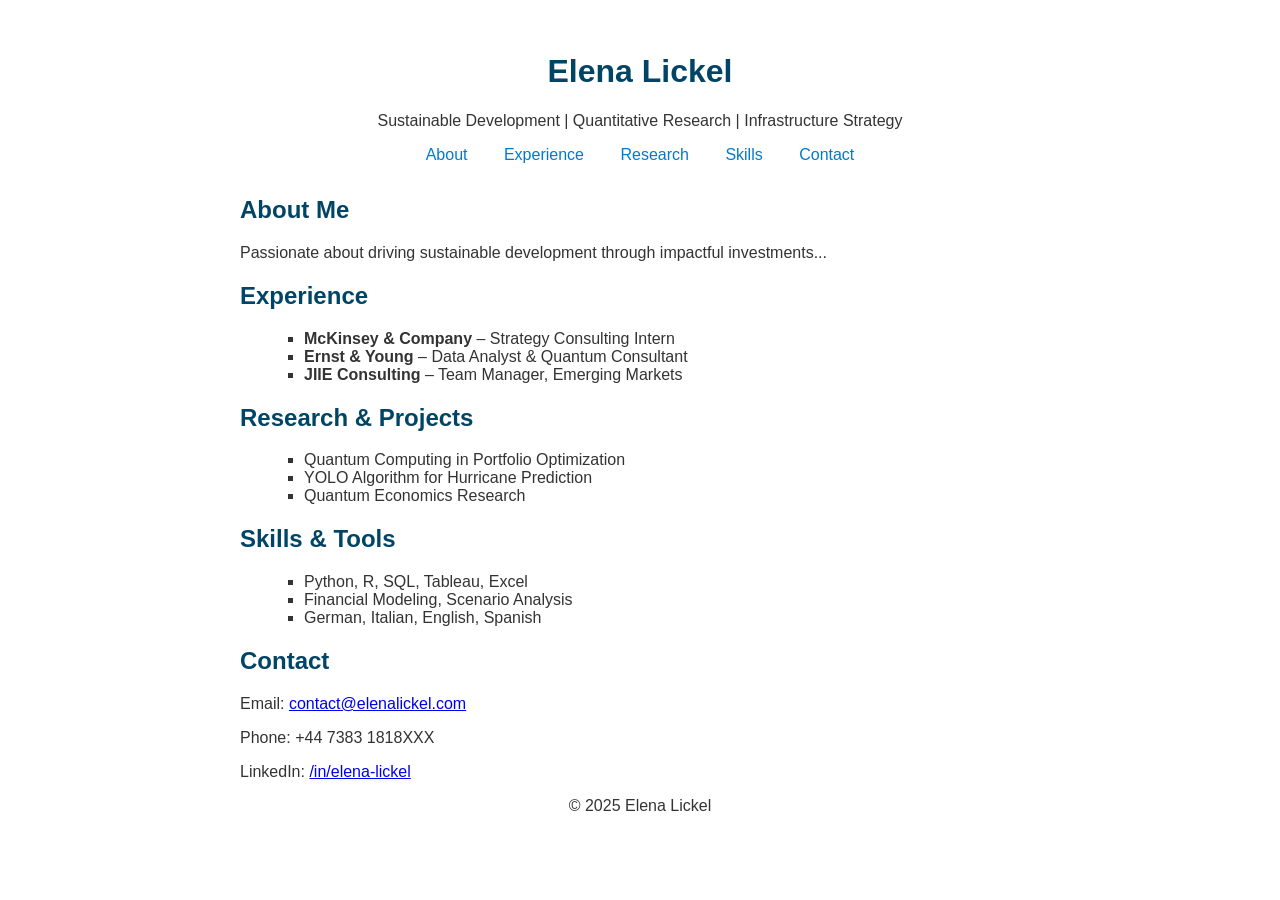
==== index.html @ ca65af65 "Update email and phone number2" ====
<!DOCTYPE html>
<html lang="en">
<head>
  <meta charset="UTF-8" />
  <meta name="viewport" content="width=device-width, initial-scale=1.0"/>
  <meta name="description" content="Elena Lickel – Sustainable Development & Quantitative Research Expert">
  <title>Elena Lickel</title>
  <link rel="stylesheet" href="style.css" />
</head>
<body>
  <header>
    <h1>Elena Lickel</h1>
    <p>Sustainable Development | Quantitative Research | Infrastructure Strategy</p>
    <nav>
      <a href="#about">About</a>
      <a href="#experience">Experience</a>
      <a href="#projects">Research</a>
      <a href="#skills">Skills</a>
      <a href="#contact">Contact</a>
    </nav>
  </header>

  <section id="about">
    <h2>About Me</h2>
    <p>
      Passionate about driving sustainable development through impactful investments...
    </p>
  </section>

  <section id="experience">
    <h2>Experience</h2>
    <ul>
      <li><strong>McKinsey & Company</strong> – Strategy Consulting Intern</li>
      <li><strong>Ernst & Young</strong> – Data Analyst & Quantum Consultant</li>
      <li><strong>JIIE Consulting</strong> – Team Manager, Emerging Markets</li>
    </ul>
  </section>

  <section id="projects">
    <h2>Research & Projects</h2>
    <ul>
      <li>Quantum Computing in Portfolio Optimization</li>
      <li>YOLO Algorithm for Hurricane Prediction</li>
      <li>Quantum Economics Research</li>
    </ul>
  </section>

  <section id="skills">
    <h2>Skills & Tools</h2>
    <ul>
      <li>Python, R, SQL, Tableau, Excel</li>
      <li>Financial Modeling, Scenario Analysis</li>
      <li>German, Italian, English, Spanish</li>
    </ul>
  </section>

  <section id="contact">
    <h2>Contact</h2>
    <p>Email: <a href="mailto:contact@elenalickel.com">contact@elenalickel.com</a></p>
    <p>Phone: +44 7383 1818XXX</p>
    <p>LinkedIn: <a href="https://linkedin.com/in/elena-lickel" target="_blank">/in/elena-lickel</a></p>
  </section>

  <footer>
    <p>© 2025 Elena Lickel</p>
  </footer>
</body>
</html>
---- style.css ----
body {
    font-family: 'Helvetica Neue', sans-serif;
    max-width: 800px;
    margin: auto;
    padding: 2rem;
    background: #fff;
    color: #333;
  }
  
  header, footer {
    text-align: center;
    margin-bottom: 2rem;
  }
  
  nav a {
    margin: 0 1rem;
    text-decoration: none;
    color: #007acc;
  }
  
  h1, h2 {
    color: #004466;
  }
  
  ul {
    list-style-type: square;
    margin-left: 1.5rem;
  }
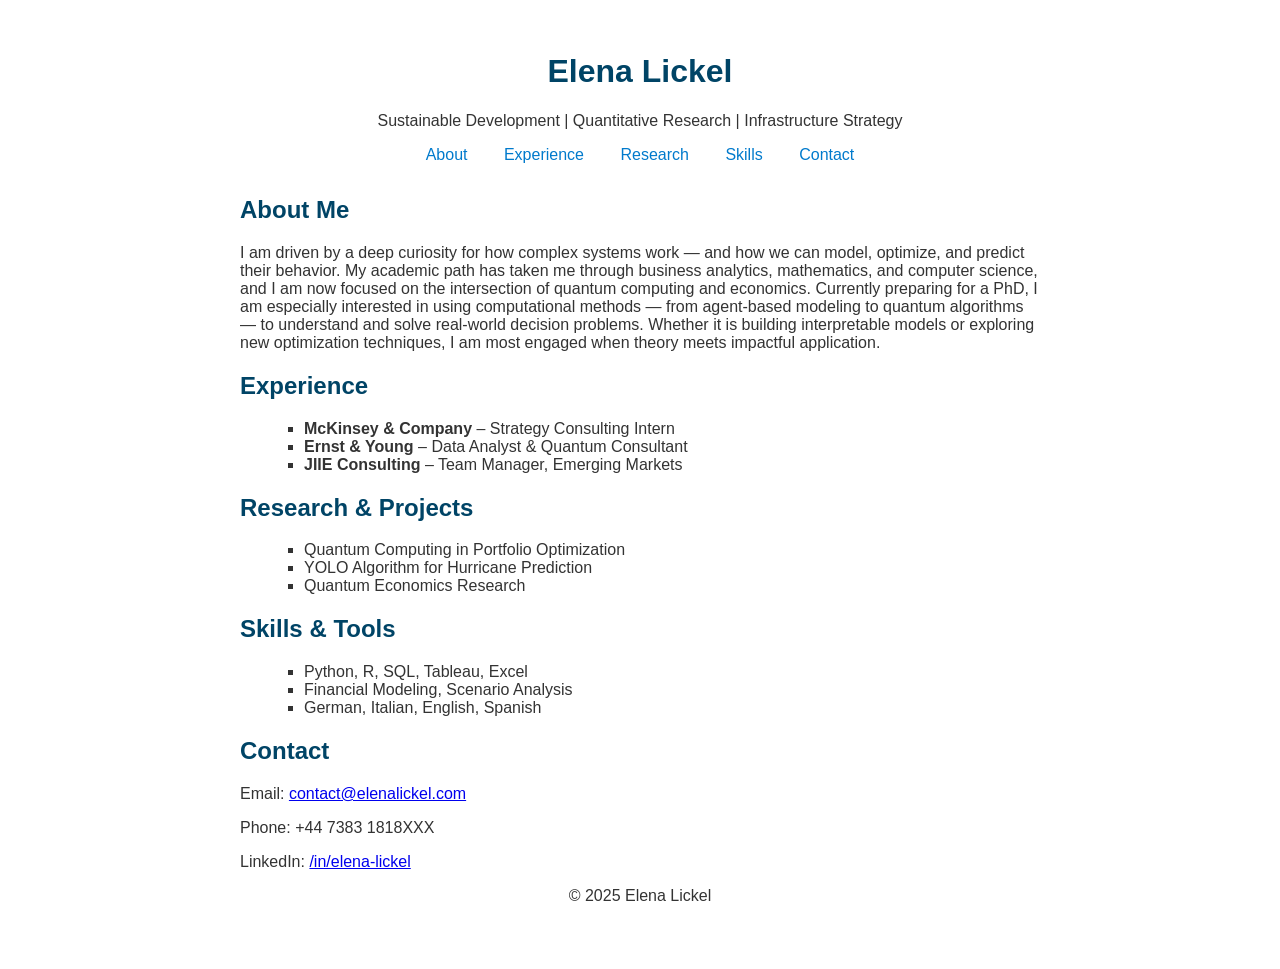
==== commit 487cdb6d: "about me" ====
--- a/index.html
+++ b/index.html
@@ -3,7 +3,7 @@
 <head>
   <meta charset="UTF-8" />
   <meta name="viewport" content="width=device-width, initial-scale=1.0"/>
-  <meta name="description" content="Elena Lickel – Sustainable Development & Quantitative Research Expert">
+  <meta name="description" content="Elena Lickel – Economics & Business Analyst & Consultant">
   <title>Elena Lickel</title>
   <link rel="stylesheet" href="style.css" />
 </head>
@@ -23,7 +23,10 @@
   <section id="about">
     <h2>About Me</h2>
     <p>
-      Passionate about driving sustainable development through impactful investments...
+      I am driven by a deep curiosity for how complex systems work — and how we can model, optimize, and predict their behavior. 
+      My academic path has taken me through business analytics, mathematics, and computer science, and I am now focused on the intersection of quantum computing and economics. 
+      Currently preparing for a PhD, I am especially interested in using computational methods — from agent-based modeling to quantum algorithms — to understand and solve real-world decision problems. 
+      Whether it is building interpretable models or exploring new optimization techniques, I am most engaged when theory meets impactful application.
     </p>
   </section>
 
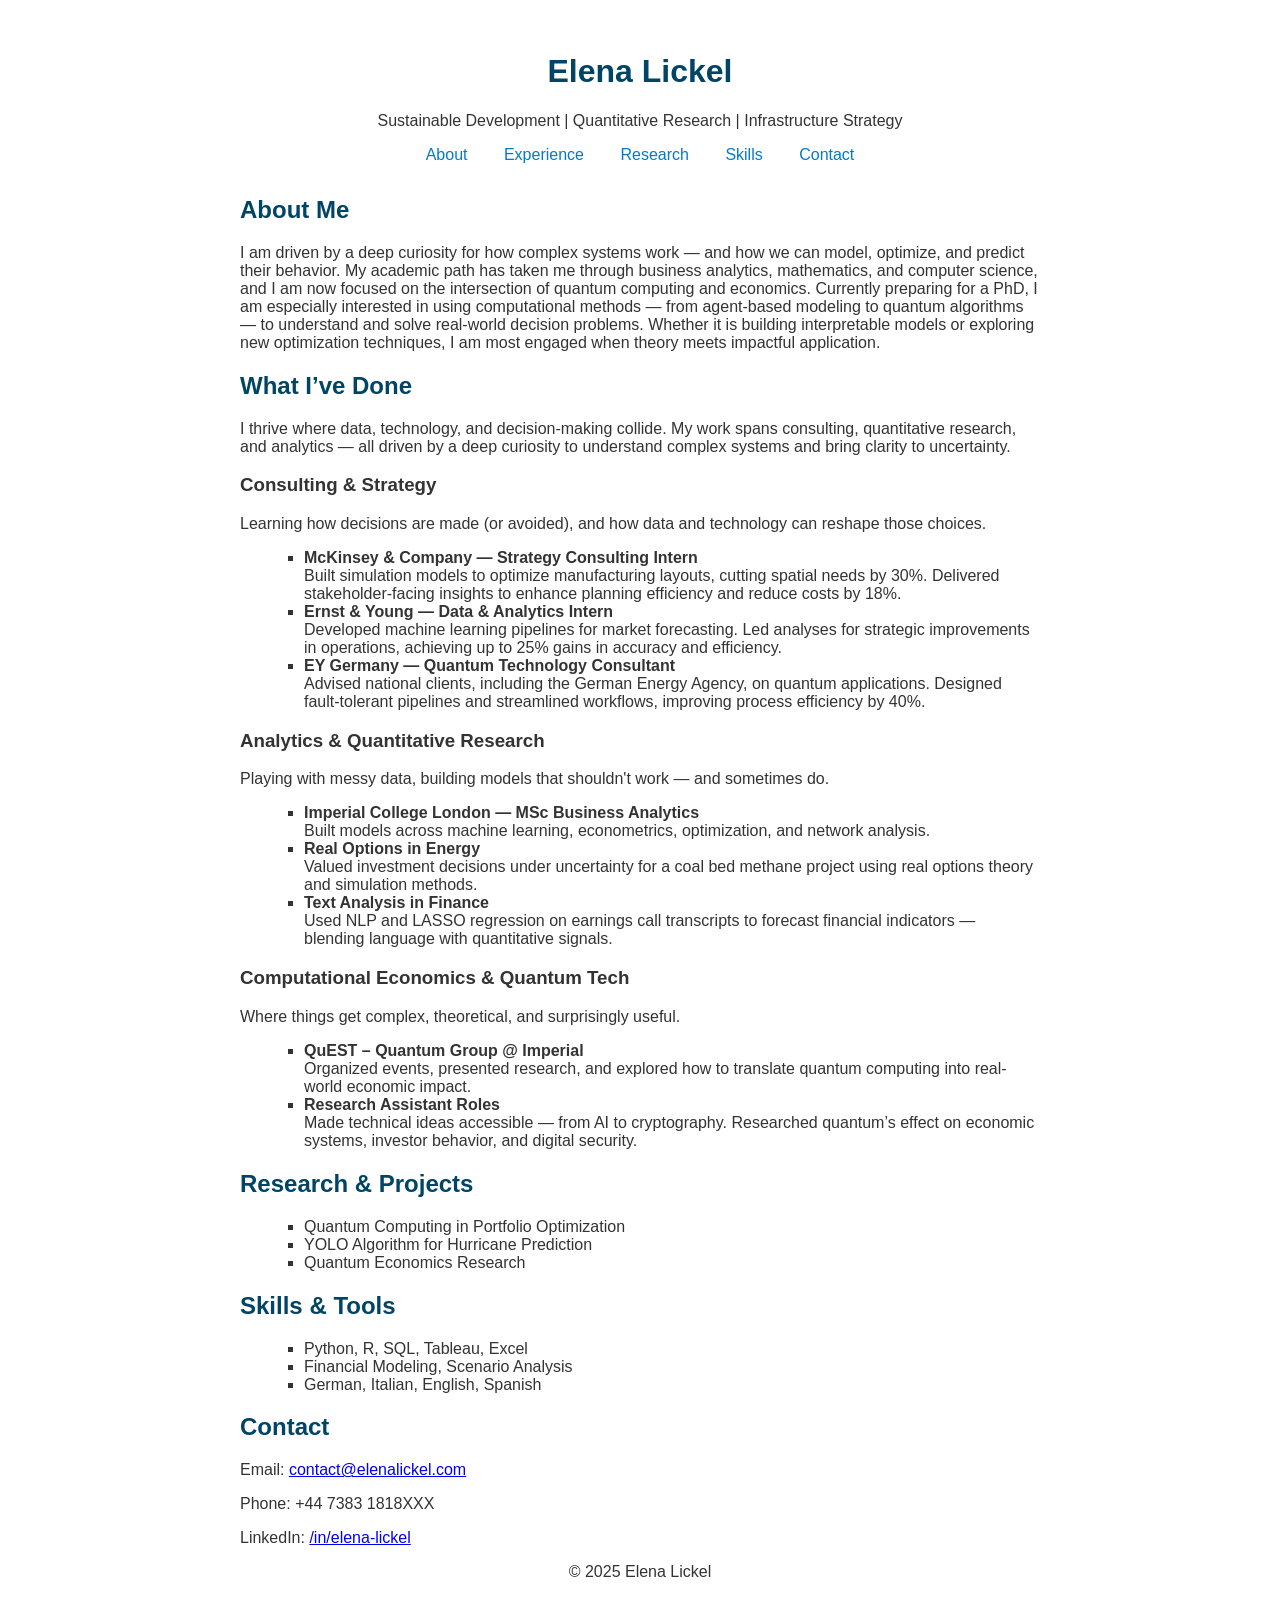
==== commit ad91cc6e: "experience" ====
--- a/index.html
+++ b/index.html
@@ -31,13 +31,51 @@
   </section>
 
   <section id="experience">
-    <h2>Experience</h2>
+    <h2>What I’ve Done</h2>
+  
+    <p>I thrive where data, technology, and decision-making collide. My work spans consulting, quantitative research, and analytics — all driven by a deep curiosity to understand complex systems and bring clarity to uncertainty.</p>
+  
+    <h3>Consulting & Strategy</h3>
+    <p>Learning how decisions are made (or avoided), and how data and technology can reshape those choices.</p>
     <ul>
-      <li><strong>McKinsey & Company</strong> – Strategy Consulting Intern</li>
-      <li><strong>Ernst & Young</strong> – Data Analyst & Quantum Consultant</li>
-      <li><strong>JIIE Consulting</strong> – Team Manager, Emerging Markets</li>
+      <li><strong>McKinsey & Company — Strategy Consulting Intern</strong><br>
+        Built simulation models to optimize manufacturing layouts, cutting spatial needs by 30%. Delivered stakeholder-facing insights to enhance planning efficiency and reduce costs by 18%.
+      </li>
+      <li><strong>Ernst & Young — Data & Analytics Intern</strong><br>
+        Developed machine learning pipelines for market forecasting. Led analyses for strategic improvements in operations, achieving up to 25% gains in accuracy and efficiency.
+      </li>
+      <li><strong>EY Germany — Quantum Technology Consultant</strong><br>
+        Advised national clients, including the German Energy Agency, on quantum applications. Designed fault-tolerant pipelines and streamlined workflows, improving process efficiency by 40%.
+      </li>
     </ul>
+  
+    <h3>Analytics & Quantitative Research</h3>
+    <p>Playing with messy data, building models that shouldn't work — and sometimes do.</p>
+    <ul>
+      <li><strong>Imperial College London — MSc Business Analytics</strong><br>
+        Built models across machine learning, econometrics, optimization, and network analysis.
+      </li>
+      <li><strong>Real Options in Energy</strong><br>
+        Valued investment decisions under uncertainty for a coal bed methane project using real options theory and simulation methods.
+      </li>
+      <li><strong>Text Analysis in Finance</strong><br>
+        Used NLP and LASSO regression on earnings call transcripts to forecast financial indicators — blending language with quantitative signals.
+      </li>
+    </ul>
+  
+    <h3>Computational Economics & Quantum Tech</h3>
+    <p>Where things get complex, theoretical, and surprisingly useful.</p>
+    <ul>
+      <li><strong>QuEST – Quantum Group @ Imperial</strong><br>
+        Organized events, presented research, and explored how to translate quantum computing into real-world economic impact.
+      </li>
+      <li><strong>Research Assistant Roles</strong><br>
+        Made technical ideas accessible — from AI to cryptography. Researched quantum’s effect on economic systems, investor behavior, and digital security.
+      </li>
+    </ul>
+  
   </section>
+  
 
   <section id="projects">
     <h2>Research & Projects</h2>
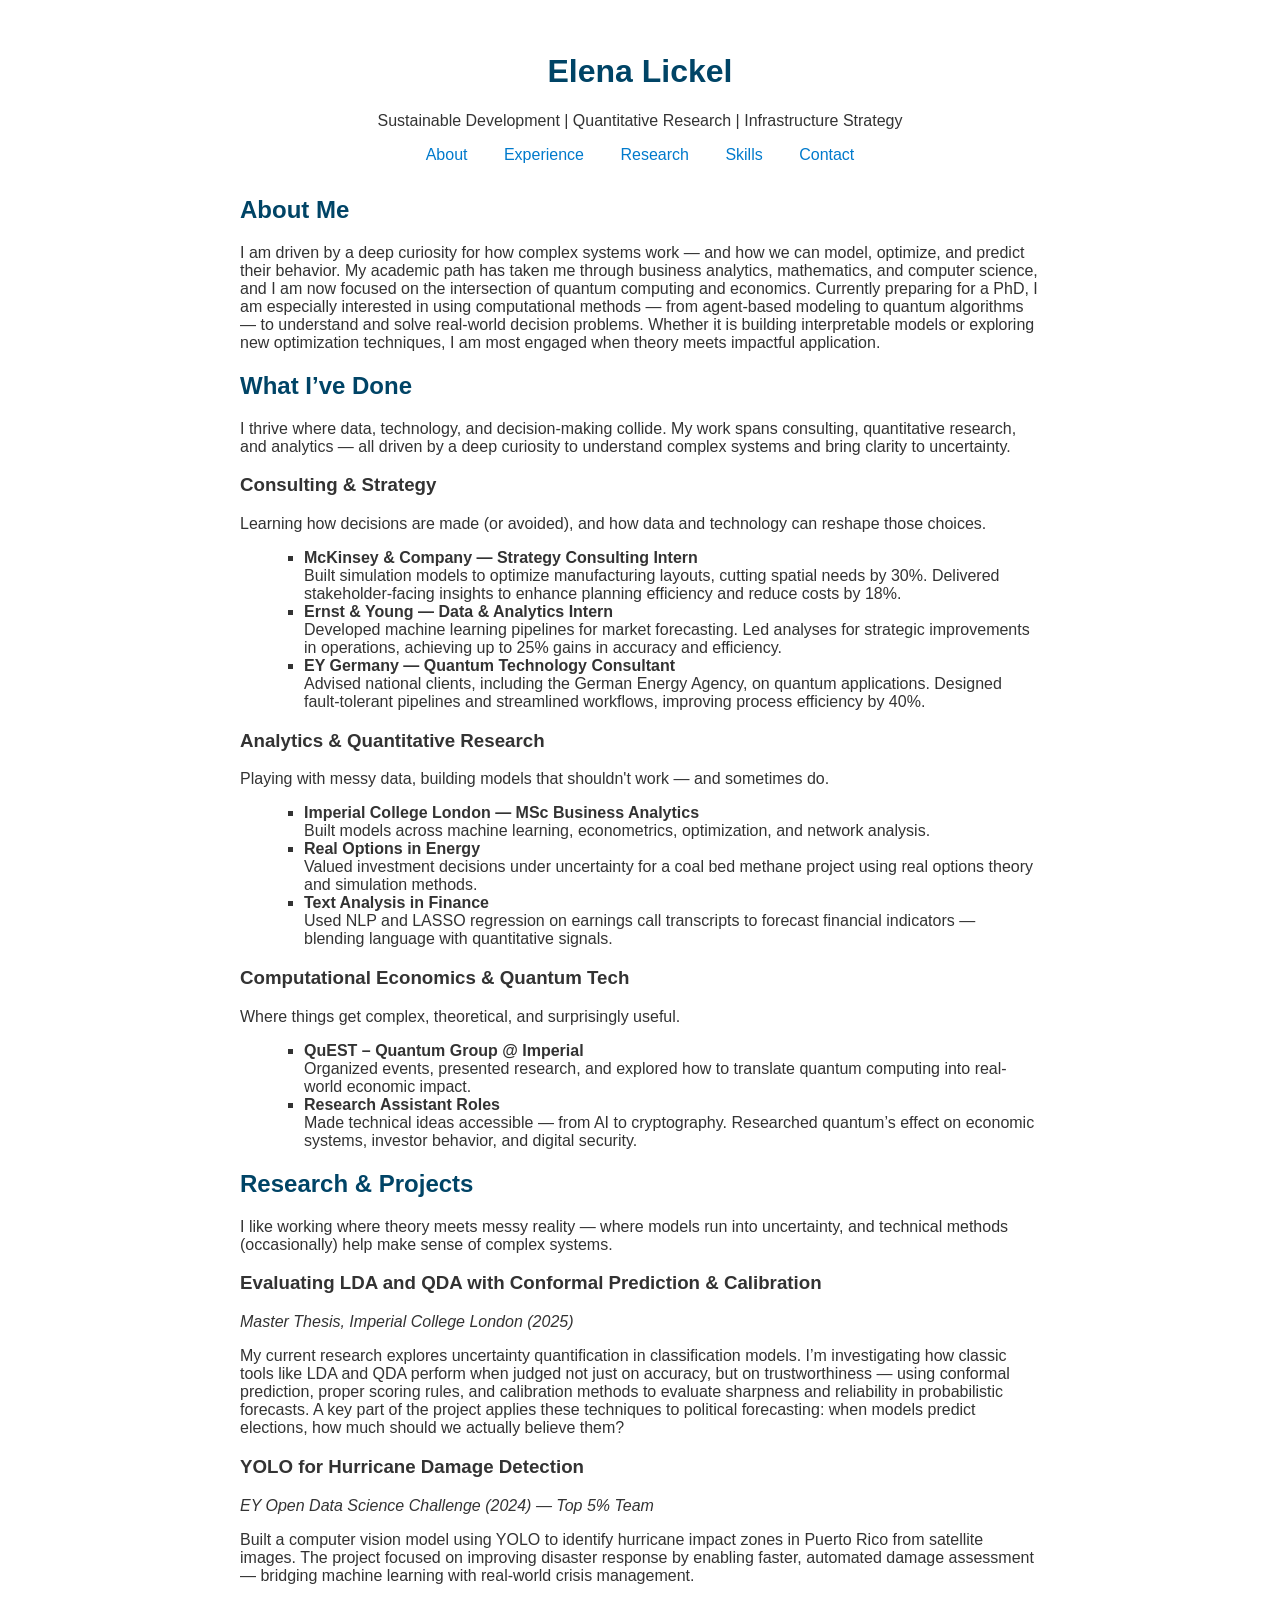
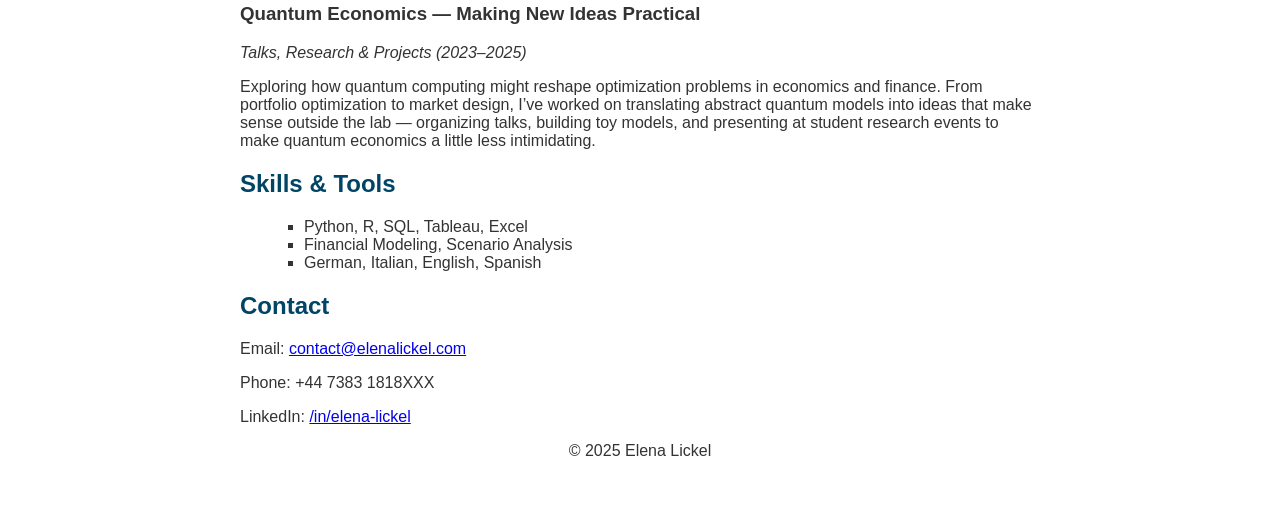
==== commit dabe5d8e: "Updated Research & Projects section" ====
--- a/index.html
+++ b/index.html
@@ -79,12 +79,29 @@
 
   <section id="projects">
     <h2>Research & Projects</h2>
-    <ul>
-      <li>Quantum Computing in Portfolio Optimization</li>
-      <li>YOLO Algorithm for Hurricane Prediction</li>
-      <li>Quantum Economics Research</li>
-    </ul>
+  
+    <p>I like working where theory meets messy reality — where models run into uncertainty, and technical methods (occasionally) help make sense of complex systems.</p>
+  
+    <h3>Evaluating LDA and QDA with Conformal Prediction & Calibration</h3>
+    <p><em>Master Thesis, Imperial College London (2025)</em></p>
+    <p>
+      My current research explores uncertainty quantification in classification models. I’m investigating how classic tools like LDA and QDA perform when judged not just on accuracy, but on trustworthiness — using conformal prediction, proper scoring rules, and calibration methods to evaluate sharpness and reliability in probabilistic forecasts.
+      A key part of the project applies these techniques to political forecasting: when models predict elections, how much should we actually believe them?
+    </p>
+  
+    <h3>YOLO for Hurricane Damage Detection</h3>
+    <p><em>EY Open Data Science Challenge (2024) — Top 5% Team</em></p>
+    <p>
+      Built a computer vision model using YOLO to identify hurricane impact zones in Puerto Rico from satellite images. The project focused on improving disaster response by enabling faster, automated damage assessment — bridging machine learning with real-world crisis management.
+    </p>
+  
+    <h3>Quantum Economics — Making New Ideas Practical</h3>
+    <p><em>Talks, Research & Projects (2023–2025)</em></p>
+    <p>
+      Exploring how quantum computing might reshape optimization problems in economics and finance. From portfolio optimization to market design, I’ve worked on translating abstract quantum models into ideas that make sense outside the lab — organizing talks, building toy models, and presenting at student research events to make quantum economics a little less intimidating.
+    </p>
   </section>
+  
 
   <section id="skills">
     <h2>Skills & Tools</h2>
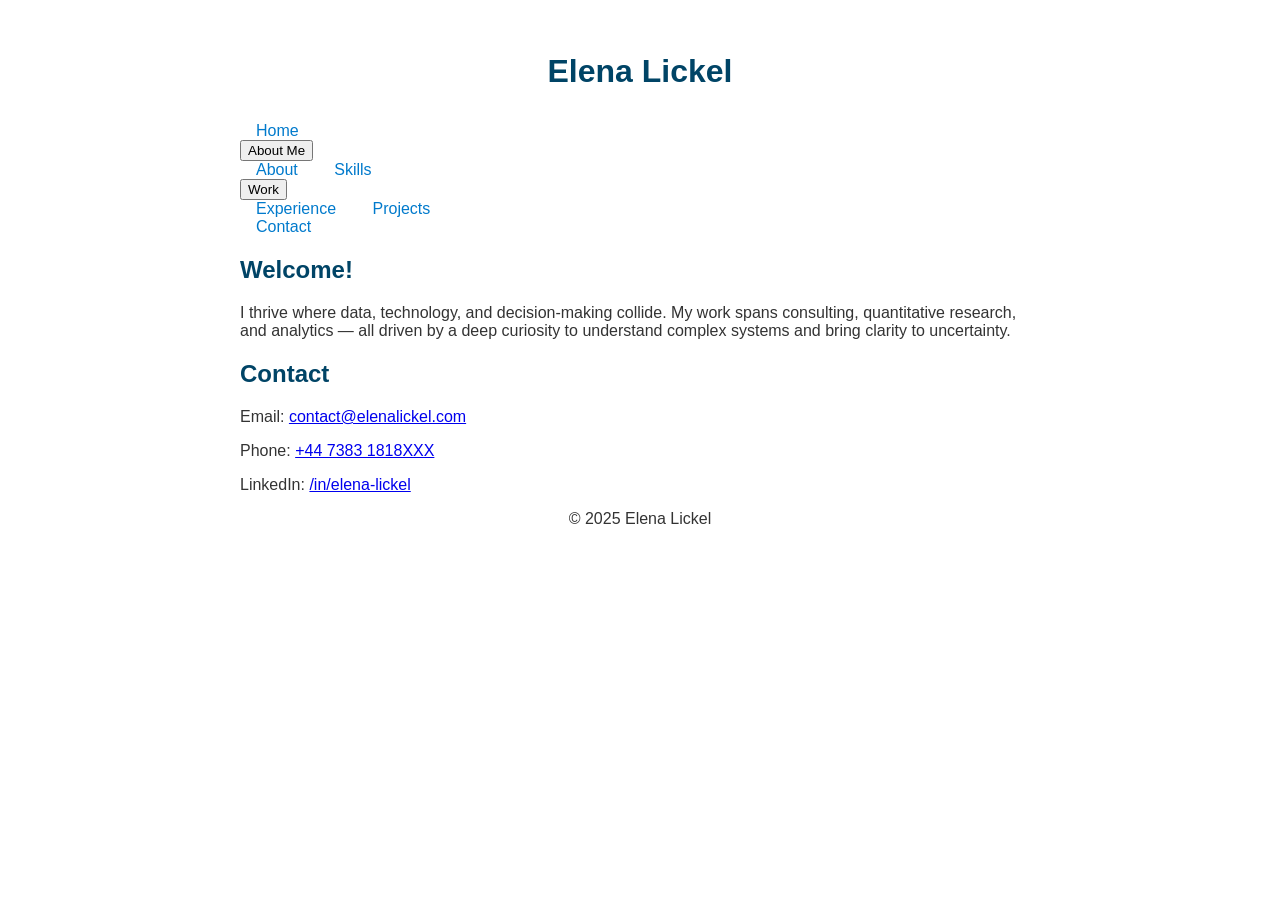
==== commit 7848d1f0: "Updated homepage layout with navigation & design" ====
--- a/index.html
+++ b/index.html
@@ -1,127 +1,55 @@
 <!DOCTYPE html>
 <html lang="en">
 <head>
-  <meta charset="UTF-8" />
-  <meta name="viewport" content="width=device-width, initial-scale=1.0"/>
-  <meta name="description" content="Elena Lickel – Economics & Business Analyst & Consultant">
+  <meta charset="UTF-8">
+  <meta name="viewport" content="width=device-width, initial-scale=1">
   <title>Elena Lickel</title>
-  <link rel="stylesheet" href="style.css" />
+  <link rel="stylesheet" href="style.css">
 </head>
+
 <body>
+
   <header>
     <h1>Elena Lickel</h1>
-    <p>Sustainable Development | Quantitative Research | Infrastructure Strategy</p>
-    <nav>
-      <a href="#about">About</a>
-      <a href="#experience">Experience</a>
-      <a href="#projects">Research</a>
-      <a href="#skills">Skills</a>
-      <a href="#contact">Contact</a>
-    </nav>
   </header>
+  
+  <nav>
+    <a href="index.html">Home</a>
 
-  <section id="about">
-    <h2>About Me</h2>
-    <p>
-      I am driven by a deep curiosity for how complex systems work — and how we can model, optimize, and predict their behavior. 
-      My academic path has taken me through business analytics, mathematics, and computer science, and I am now focused on the intersection of quantum computing and economics. 
-      Currently preparing for a PhD, I am especially interested in using computational methods — from agent-based modeling to quantum algorithms — to understand and solve real-world decision problems. 
-      Whether it is building interpretable models or exploring new optimization techniques, I am most engaged when theory meets impactful application.
-    </p>
-  </section>
+    <div class="dropdown">
+      <button>About Me</button>
+      <div class="dropdown-content">
+        <a href="about.html">About</a>
+        <a href="skills.html">Skills</a>
+      </div>
+    </div>
 
-  <section id="experience">
-    <h2>What I’ve Done</h2>
+    <div class="dropdown">
+      <button>Work</button>
+      <div class="dropdown-content">
+        <a href="experience.html">Experience</a>
+        <a href="projects.html">Projects</a>
+      </div>
+    </div>
+
+    <a href="contact.html">Contact</a>
+  </nav>
   
+  <section>
+    <h2>Welcome!</h2>
     <p>I thrive where data, technology, and decision-making collide. My work spans consulting, quantitative research, and analytics — all driven by a deep curiosity to understand complex systems and bring clarity to uncertainty.</p>
-  
-    <h3>Consulting & Strategy</h3>
-    <p>Learning how decisions are made (or avoided), and how data and technology can reshape those choices.</p>
-    <ul>
-      <li><strong>McKinsey & Company — Strategy Consulting Intern</strong><br>
-        Built simulation models to optimize manufacturing layouts, cutting spatial needs by 30%. Delivered stakeholder-facing insights to enhance planning efficiency and reduce costs by 18%.
-      </li>
-      <li><strong>Ernst & Young — Data & Analytics Intern</strong><br>
-        Developed machine learning pipelines for market forecasting. Led analyses for strategic improvements in operations, achieving up to 25% gains in accuracy and efficiency.
-      </li>
-      <li><strong>EY Germany — Quantum Technology Consultant</strong><br>
-        Advised national clients, including the German Energy Agency, on quantum applications. Designed fault-tolerant pipelines and streamlined workflows, improving process efficiency by 40%.
-      </li>
-    </ul>
-  
-    <h3>Analytics & Quantitative Research</h3>
-    <p>Playing with messy data, building models that shouldn't work — and sometimes do.</p>
-    <ul>
-      <li><strong>Imperial College London — MSc Business Analytics</strong><br>
-        Built models across machine learning, econometrics, optimization, and network analysis.
-      </li>
-      <li><strong>Real Options in Energy</strong><br>
-        Valued investment decisions under uncertainty for a coal bed methane project using real options theory and simulation methods.
-      </li>
-      <li><strong>Text Analysis in Finance</strong><br>
-        Used NLP and LASSO regression on earnings call transcripts to forecast financial indicators — blending language with quantitative signals.
-      </li>
-    </ul>
-  
-    <h3>Computational Economics & Quantum Tech</h3>
-    <p>Where things get complex, theoretical, and surprisingly useful.</p>
-    <ul>
-      <li><strong>QuEST – Quantum Group @ Imperial</strong><br>
-        Organized events, presented research, and explored how to translate quantum computing into real-world economic impact.
-      </li>
-      <li><strong>Research Assistant Roles</strong><br>
-        Made technical ideas accessible — from AI to cryptography. Researched quantum’s effect on economic systems, investor behavior, and digital security.
-      </li>
-    </ul>
-  
-  </section>
-  
-
-  <section id="projects">
-    <h2>Research & Projects</h2>
-  
-    <p>I like working where theory meets messy reality — where models run into uncertainty, and technical methods (occasionally) help make sense of complex systems.</p>
-  
-    <h3>Evaluating LDA and QDA with Conformal Prediction & Calibration</h3>
-    <p><em>Master Thesis, Imperial College London (2025)</em></p>
-    <p>
-      My current research explores uncertainty quantification in classification models. I’m investigating how classic tools like LDA and QDA perform when judged not just on accuracy, but on trustworthiness — using conformal prediction, proper scoring rules, and calibration methods to evaluate sharpness and reliability in probabilistic forecasts.
-      A key part of the project applies these techniques to political forecasting: when models predict elections, how much should we actually believe them?
-    </p>
-  
-    <h3>YOLO for Hurricane Damage Detection</h3>
-    <p><em>EY Open Data Science Challenge (2024) — Top 5% Team</em></p>
-    <p>
-      Built a computer vision model using YOLO to identify hurricane impact zones in Puerto Rico from satellite images. The project focused on improving disaster response by enabling faster, automated damage assessment — bridging machine learning with real-world crisis management.
-    </p>
-  
-    <h3>Quantum Economics — Making New Ideas Practical</h3>
-    <p><em>Talks, Research & Projects (2023–2025)</em></p>
-    <p>
-      Exploring how quantum computing might reshape optimization problems in economics and finance. From portfolio optimization to market design, I’ve worked on translating abstract quantum models into ideas that make sense outside the lab — organizing talks, building toy models, and presenting at student research events to make quantum economics a little less intimidating.
-    </p>
-  </section>
-  
-
-  <section id="skills">
-    <h2>Skills & Tools</h2>
-    <ul>
-      <li>Python, R, SQL, Tableau, Excel</li>
-      <li>Financial Modeling, Scenario Analysis</li>
-      <li>German, Italian, English, Spanish</li>
-    </ul>
   </section>
 
   <section id="contact">
     <h2>Contact</h2>
     <p>Email: <a href="mailto:contact@elenalickel.com">contact@elenalickel.com</a></p>
-    <p>Phone: +44 7383 1818XXX</p>
+    <p>Phone: <a href="tel:+4473831818XX">+44 7383 1818XXX</a></p>
     <p>LinkedIn: <a href="https://linkedin.com/in/elena-lickel" target="_blank">/in/elena-lickel</a></p>
   </section>
 
   <footer>
     <p>© 2025 Elena Lickel</p>
   </footer>
+
 </body>
-</html>
-
+</html>
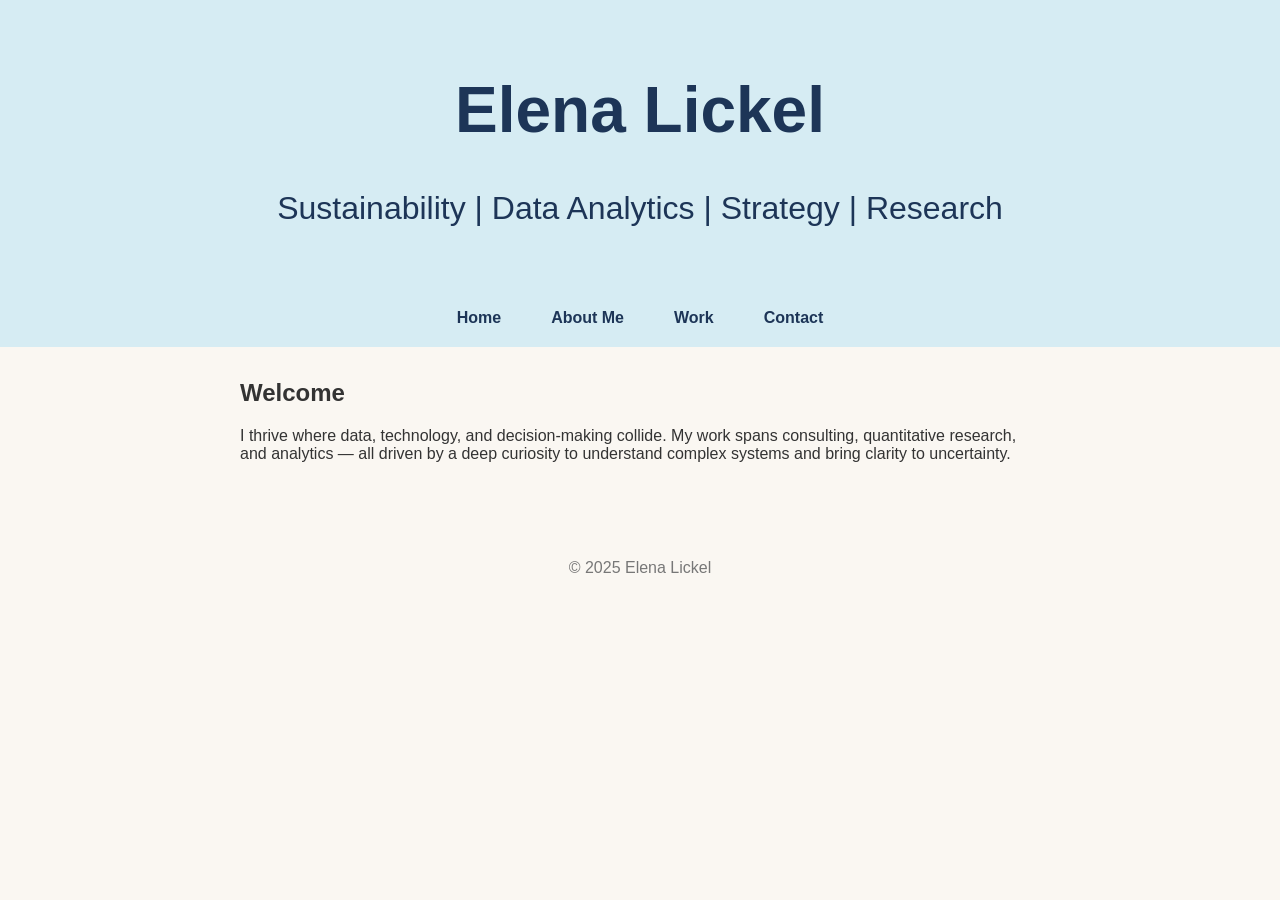
==== commit 672688c8: "fine tuning design" ====
--- a/index.html
+++ b/index.html
@@ -1,16 +1,17 @@
 <!DOCTYPE html>
 <html lang="en">
 <head>
-  <meta charset="UTF-8">
-  <meta name="viewport" content="width=device-width, initial-scale=1">
+  <meta charset="UTF-8" />
+  <meta name="viewport" content="width=device-width, initial-scale=1.0"/>
   <title>Elena Lickel</title>
-  <link rel="stylesheet" href="style.css">
+  <link rel="stylesheet" href="style.css" />
 </head>
 
 <body>
 
   <header>
     <h1>Elena Lickel</h1>
+    <p>Sustainability | Data Analytics | Strategy | Research</p>
   </header>
   
   <nav>
@@ -34,17 +35,10 @@
 
     <a href="contact.html">Contact</a>
   </nav>
-  
+
   <section>
-    <h2>Welcome!</h2>
+    <h2>Welcome</h2>
     <p>I thrive where data, technology, and decision-making collide. My work spans consulting, quantitative research, and analytics — all driven by a deep curiosity to understand complex systems and bring clarity to uncertainty.</p>
-  </section>
-
-  <section id="contact">
-    <h2>Contact</h2>
-    <p>Email: <a href="mailto:contact@elenalickel.com">contact@elenalickel.com</a></p>
-    <p>Phone: <a href="tel:+4473831818XX">+44 7383 1818XXX</a></p>
-    <p>LinkedIn: <a href="https://linkedin.com/in/elena-lickel" target="_blank">/in/elena-lickel</a></p>
   </section>
 
   <footer>
@@ -52,4 +46,4 @@
   </footer>
 
 </body>
-</html>+</html>
--- a/style.css
+++ b/style.css
@@ -1,29 +1,77 @@
 body {
-    font-family: 'Helvetica Neue', sans-serif;
-    max-width: 800px;
-    margin: auto;
-    padding: 2rem;
-    background: #fff;
-    color: #333;
-  }
-  
-  header, footer {
-    text-align: center;
-    margin-bottom: 2rem;
-  }
-  
-  nav a {
-    margin: 0 1rem;
-    text-decoration: none;
-    color: #007acc;
-  }
-  
-  h1, h2 {
-    color: #004466;
-  }
-  
-  ul {
-    list-style-type: square;
-    margin-left: 1.5rem;
-  }
-  +  font-family: 'Helvetica Neue', sans-serif;
+  margin: 0;
+  padding: 0;
+  background-color: #FAF7F2;
+  color: #333;
+}
+
+header {
+  background-color: #D6ECF3;
+  padding: 30px 0;
+  text-align: center;
+  font-size: 2rem;
+  color: #1d3557;
+}
+
+nav {
+  background-color: #D6ECF3;
+  display: flex;
+  justify-content: center;
+  gap: 30px;
+  padding: 10px 0;
+  flex-wrap: wrap;
+}
+
+nav a, .dropdown button {
+  background: none;
+  border: none;
+  color: #1d3557;
+  font-size: 1rem;
+  text-decoration: none;
+  padding: 10px;
+  font-weight: bold;
+  cursor: pointer;
+}
+
+nav a:hover, .dropdown-content a:hover, .dropdown button:hover {
+  color: #457b9d;
+}
+
+.dropdown {
+  position: relative;
+  display: inline-block;
+}
+
+.dropdown-content {
+  display: none;
+  position: absolute;
+  background-color: #D6ECF3;
+  min-width: 120px;
+  box-shadow: 0px 8px 16px rgba(0,0,0,0.2);
+  z-index: 1;
+}
+
+.dropdown-content a {
+  display: block;
+  padding: 10px;
+  text-decoration: none;
+  color: #1d3557;
+}
+
+.dropdown:hover .dropdown-content {
+  display: block;
+}
+
+section {
+  max-width: 800px;
+  margin: 2rem auto;
+  padding: 0 1rem;
+}
+
+footer {
+  text-align: center;
+  margin-top: 4rem;
+  padding: 1rem;
+  color: #777;
+}
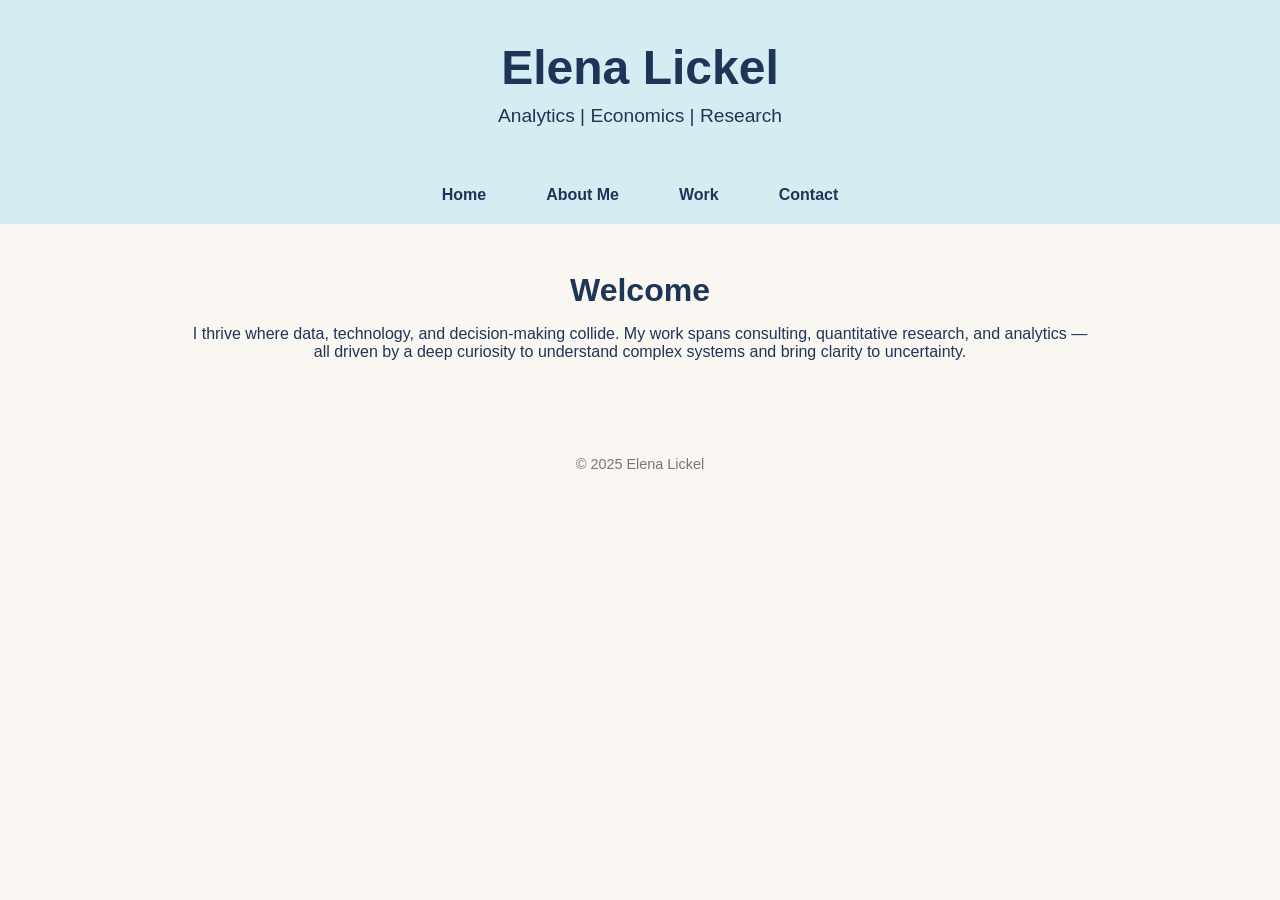
==== commit 7fa55022: "layout 1st page" ====
--- a/index.html
+++ b/index.html
@@ -11,7 +11,7 @@
 
   <header>
     <h1>Elena Lickel</h1>
-    <p>Sustainability | Data Analytics | Strategy | Research</p>
+    <p> Analytics | Economics | Research</p>
   </header>
   
   <nav>
--- a/style.css
+++ b/style.css
@@ -1,43 +1,62 @@
+/* General settings */
 body {
   font-family: 'Helvetica Neue', sans-serif;
   margin: 0;
   padding: 0;
   background-color: #FAF7F2;
-  color: #333;
+  color: #1D3557;
 }
 
+/* Header */
 header {
   background-color: #D6ECF3;
-  padding: 30px 0;
+  padding: 40px 0 20px 0;
   text-align: center;
-  font-size: 2rem;
-  color: #1d3557;
 }
 
+header h1 {
+  margin: 0;
+  font-size: 3rem;
+}
+
+header p {
+  margin-top: 10px;
+  font-size: 1.2rem;
+}
+
+/* Navbar */
 nav {
   background-color: #D6ECF3;
   display: flex;
   justify-content: center;
+  flex-wrap: wrap;
   gap: 30px;
   padding: 10px 0;
-  flex-wrap: wrap;
+  position: sticky;
+  top: 0;
+  z-index: 999;
 }
 
-nav a, .dropdown button {
+nav a, 
+.dropdown button {
   background: none;
   border: none;
-  color: #1d3557;
+  color: #1D3557;
   font-size: 1rem;
   text-decoration: none;
-  padding: 10px;
+  padding: 10px 15px;
   font-weight: bold;
   cursor: pointer;
+  transition: color 0.3s ease;
 }
 
-nav a:hover, .dropdown-content a:hover, .dropdown button:hover {
-  color: #457b9d;
+nav a:hover, 
+.dropdown-content a:hover, 
+.dropdown button:hover {
+  color: #457B9D;
 }
 
+/* Dropdown Menu */
 .dropdown {
   position: relative;
   display: inline-block;
@@ -47,31 +66,46 @@
   display: none;
   position: absolute;
   background-color: #D6ECF3;
-  min-width: 120px;
-  box-shadow: 0px 8px 16px rgba(0,0,0,0.2);
+  min-width: 150px;
+  box-shadow: 0px 8px 16px rgba(0,0,0,0.1);
+  border-radius: 4px;
   z-index: 1;
 }
 
 .dropdown-content a {
   display: block;
-  padding: 10px;
+  padding: 10px 15px;
   text-decoration: none;
-  color: #1d3557;
+  color: #1D3557;
+  transition: background-color 0.3s ease;
+}
+
+.dropdown-content a:hover {
+  background-color: #cde1ea;
 }
 
 .dropdown:hover .dropdown-content {
   display: block;
 }
 
+/* Main content sections */
 section {
-  max-width: 800px;
-  margin: 2rem auto;
+  max-width: 900px;
+  margin: 3rem auto;
   padding: 0 1rem;
+  text-align: center;
 }
 
+section h2 {
+  font-size: 2rem;
+  margin-bottom: 1rem;
+}
+
+/* Footer */
 footer {
   text-align: center;
   margin-top: 4rem;
   padding: 1rem;
   color: #777;
+  font-size: 0.9rem;
 }
